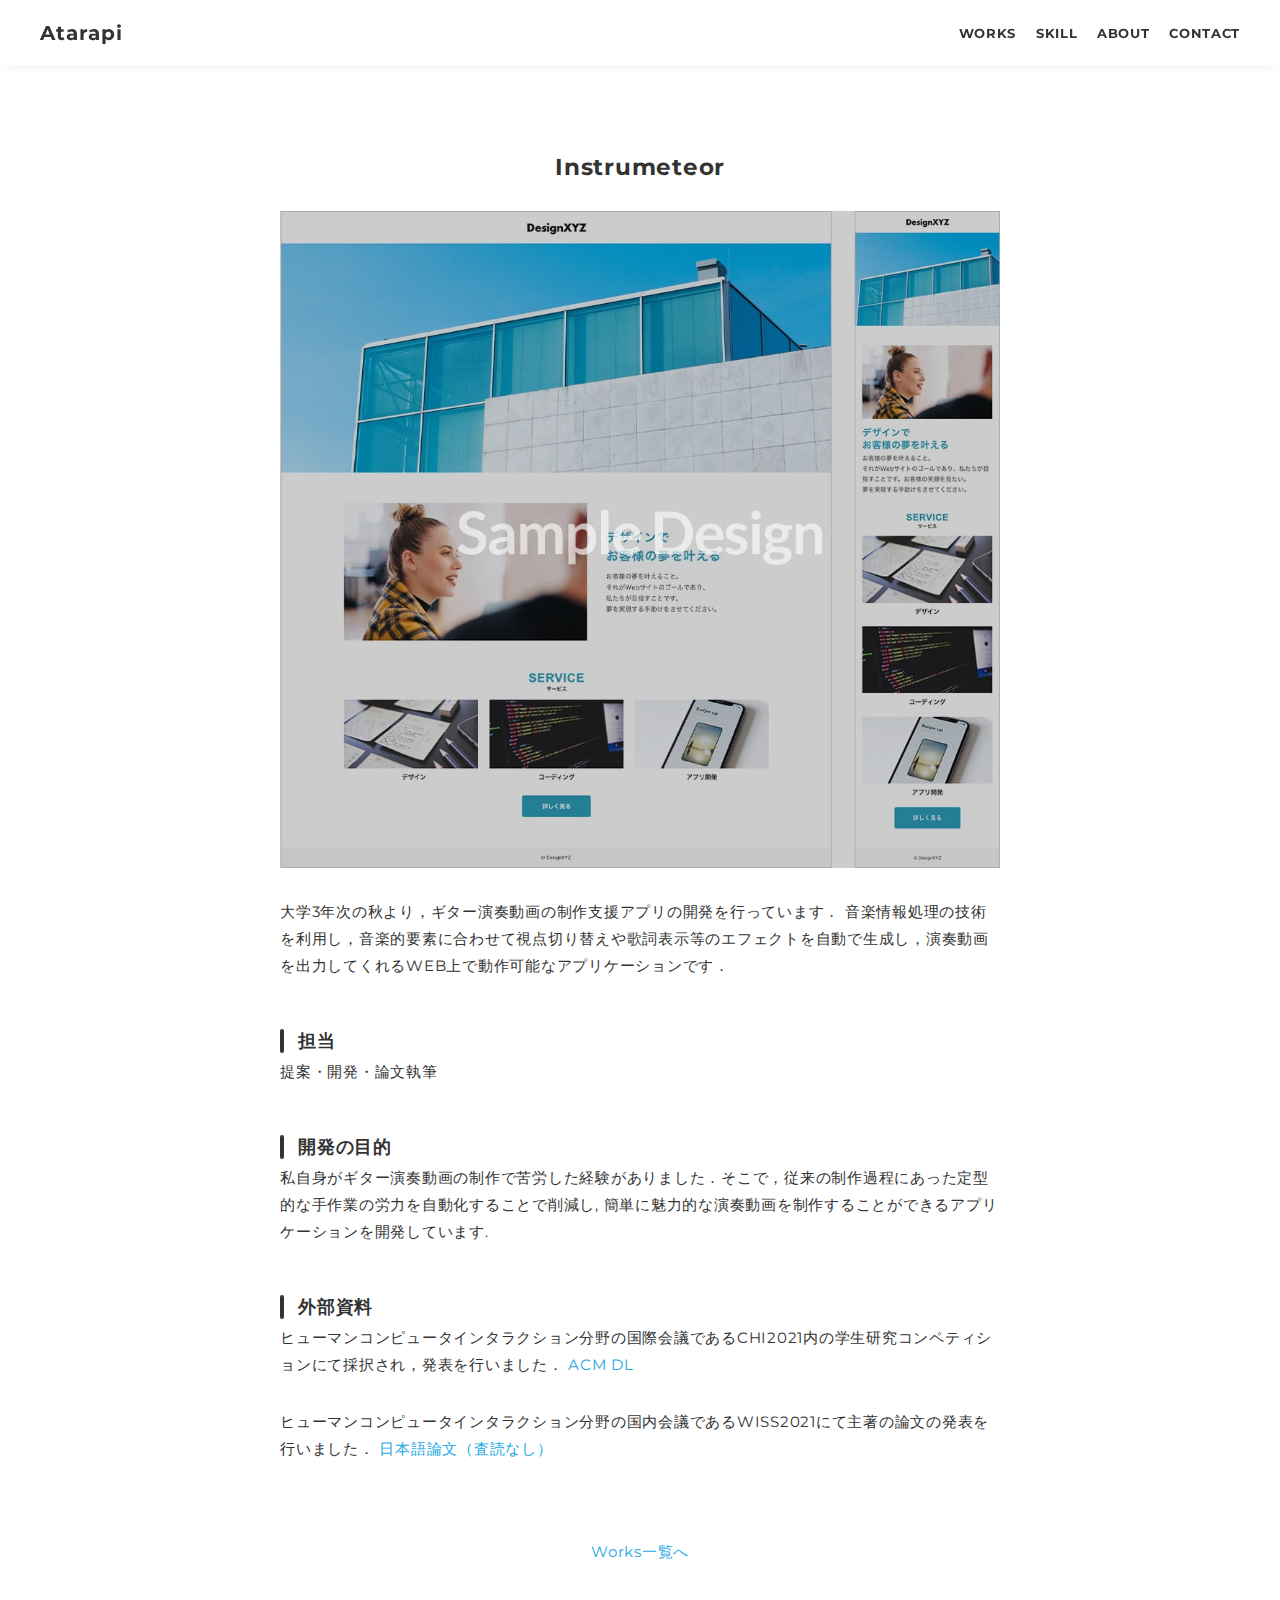
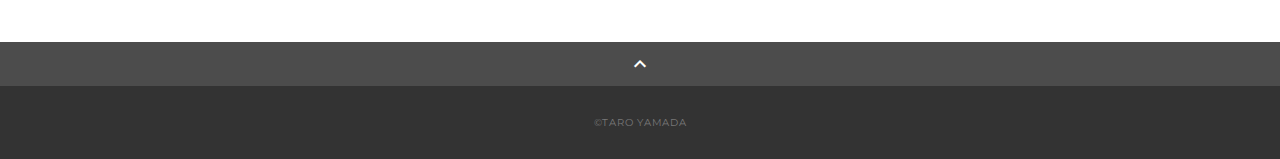
==== works-instrumeteor.html @ 38a72b8d "works追加02" ====
<!DOCTYPE html>
<html>
<head>
  <meta charset="utf-8">
  <meta name="viewport" content="width=device-width,initial-scale=1.0,user-scalable=no">
  <meta property='og:type' content='website'>
  <meta property='og:title' content='Yui Atarashi ポートフォリオ'>
  <meta property='og:url' content='URLが入る'>
  <meta property='og:description' content='Yui Atarashiのポートフォリオサイトです。'>
  <meta property="og:image" content="img/ogp.png">
  <meta name="description" content="Yui Atarashiのポートフォリオサイトです" />
  <title>Yui Atarashi ポートフォリオ</title>
  <link rel="preconnect" href="https://fonts.gstatic.com">
  <link href="https://fonts.googleapis.com/css2?family=Montserrat:wght@400;700&display=swap" rel="stylesheet">
  <link href="https://fonts.googleapis.com/css?family=Material+Icons+Outlined" rel="stylesheet">
  <link href="css/ress.css" media="all" rel="stylesheet" type="text/css" />
  <link href="css/style.css" media="all" rel="stylesheet" type="text/css" />
  <link rel="shortcut icon" href="img/favicon.ico" />
  <link rel=”canonical” href=”URLが入る” />
</head>

<body>
  <div class="wrapper">

    <!-- header -->
    <header class="header ">
      <div class="container">
        <h1 class="header-logo">
          <a href=".">Atarapi</a>
        </h1>
        <nav class="gnav">
          <ul class="gnav-list">
            <li class="gnav-item"><a href=".#works">WORKS</a></li>
            <li class="gnav-item"><a href="./#skill">SKILL</a></li>
            <li class="gnav-item"><a href="./#about">ABOUT</a></li>
            <li class="gnav-item"><a href="./#contact">CONTACT</a></li>
          </ul>
        </nav>
      </div>
    </header>
    <!-- /header -->

    <main class="content">

      <article class="article">
        <div class="article-container">
          <h2 class="article-title">Instrumeteor</h2>
          <div class="article-body">
            <p>
              <img src="img/works-sample.jpg" alt="">
            </p>
            <p>
              大学3年次の秋より，ギター演奏動画の制作支援アプリの開発を行っています．
              音楽情報処理の技術を利用し，音楽的要素に合わせて視点切り替えや歌詞表示等のエフェクトを自動で生成し，演奏動画を出力してくれるWEB上で動作可能なアプリケーションです．
            </p>
            <h3>担当</h3>
            <p>提案・開発・論文執筆</p>
            <h3>開発の目的</h3>
            <p>私自身がギター演奏動画の制作で苦労した経験がありました．そこで，従来の制作過程にあった定型的な手作業の労力を自動化することで削減し, 簡単に魅力的な演奏動画を制作することができるアプリケーションを開発しています.</p>
            <h3>外部資料</h3>
            <p>
              ヒューマンコンピュータインタラクション分野の国際会議であるCHI2021内の学生研究コンペティションにて採択され，発表を行いました．
              <a href="https://dl.acm.org/doi/10.1145/3411763.3451521" target="_blank" rel="noopener">ACM DL</a>
            </p>
            <p>
              ヒューマンコンピュータインタラクション分野の国内会議であるWISS2021にて主著の論文の発表を行いました．
              <a href="https://www.wiss.org/WISS2020Proceedings/data/N-25.pdf" target="_blank" rel="noopener">日本語論文（査読なし）</a>
            </p>
          </div>
          <div class="home-link">
            <a href="./#works">Works一覧へ</a>
          </div>
        </div>
      </article>

      <div class="page-top" id="js-page-top">
        <span class="material-icons-outlined">expand_less</span>
      </div>
    </main>

    <!-- footer -->
    <footer class="footer">
      <div class="copyright">&copy;TARO YAMADA</div>
    </footer>
    <!-- /footer -->

  </div>
  <script src="https://ajax.googleapis.com/ajax/libs/jquery/3.5.1/jquery.min.js"></script>
  <script type='text/javascript' src="js/script.js"></script>
</body>
</html>
---- css/ress.css ----
/*!
 * ress.css • v3.0.1
 * MIT License
 * github.com/filipelinhares/ress
 */

/* # =================================================================
   # Global selectors
   # ================================================================= */

html {
  box-sizing: border-box;
  word-break: normal;
  -moz-tab-size: 4;
  tab-size: 4;

  -webkit-text-size-adjust: 100%; /* Prevent adjustments of font size after orientation changes in iOS */
}

*,
::before,
::after {
  box-sizing: inherit;
  background-repeat: no-repeat; /* Set `background-repeat: no-repeat` to all elements and pseudo elements */
}

::before,
::after {
  vertical-align: inherit;
  text-decoration: inherit; /* Inherit text-decoration and vertical align to ::before and ::after pseudo elements */
}

* {
  margin: 0;
  padding: 0; /* Reset `padding` and `margin` of all elements */
}

/* # =================================================================
   # General elements
   # ================================================================= */

hr {
  overflow: visible; /* Show the overflow in Edge and IE */
  height: 0; /* Add the correct box sizing in Firefox */
}

details,
main {
  display: block; /* Render the `main` element consistently in IE. */
}

summary {
  display: list-item; /* Add the correct display in all browsers */
}

small {
  font-size: 80%; /* Set font-size to 80% in `small` elements */
}

[hidden] {
  display: none; /* Add the correct display in IE */
}

abbr[title] {
  /* Add the correct text decoration in Chrome, Edge, IE, Opera, and Safari */
  text-decoration: underline;
  text-decoration: underline dotted;
  border-bottom: none; /* Remove the bottom border in Chrome 57 */
}

a {
  background-color: transparent; /* Remove the gray background on active links in IE 10 */
}

a:active,
a:hover {
  outline-width: 0; /* Remove the outline when hovering in all browsers */
}

code,
kbd,
pre,
samp {
  font-family: monospace, monospace; /* Specify the font family of code elements */
}

pre {
  font-size: 1em; /* Correct the odd `em` font sizing in all browsers */
}

b,
strong {
  font-weight: bolder; /* Add the correct font weight in Chrome, Edge, and Safari */
}

/* https://gist.github.com/unruthless/413930 */
sub,
sup {
  position: relative;
  font-size: 75%;
  line-height: 0;
  vertical-align: baseline;
}

sub {
  bottom: -.25em;
}

sup {
  top: -.5em;
}

/* # =================================================================
   # Forms
   # ================================================================= */

input {
  border-radius: 0;
}

/* Replace pointer cursor in disabled elements */
[disabled] {
  cursor: default;
}

[type="number"]::-webkit-container-spin-button,
[type="number"]::-webkit-outer-spin-button {
  height: auto; /* Correct the cursor style of increment and decrement buttons in Chrome */
}

[type="search"] {
  outline-offset: -2px; /* Correct the outline style in Safari */

  -webkit-appearance: textfield; /* Correct the odd appearance in Chrome and Safari */
}

[type="search"]::-webkit-search-decoration {
  -webkit-appearance: none; /* Remove the container padding in Chrome and Safari on macOS */
}

textarea {
  overflow: auto; /* Internet Explorer 11+ */
  resize: vertical; /* Specify textarea resizability */
}

button,
input,
optgroup,
select,
textarea {
  font: inherit; /* Specify font inheritance of form elements */
}

optgroup {
  font-weight: bold; /* Restore the font weight unset by the previous rule */
}

button {
  overflow: visible; /* Address `overflow` set to `hidden` in IE 8/9/10/11 */
}

button,
select {
  text-transform: none; /* Firefox 40+, Internet Explorer 11- */
}

/* Apply cursor pointer to button elements */
button,
[type="button"],
[type="reset"],
[type="submit"],
[role="button"] {
  cursor: pointer;
  color: inherit;
}

/* Remove container padding and border in Firefox 4+ */
button::-moz-focus-container,
[type="button"]::-moz-focus-container,
[type="reset"]::-moz-focus-container,
[type="submit"]::-moz-focus-container {
  padding: 0;
  border-style: none;
}

/* Replace focus style removed in the border reset above */
button:-moz-focusring,
[type="button"]::-moz-focus-container,
[type="reset"]::-moz-focus-container,
[type="submit"]::-moz-focus-container {
  outline: 1px dotted ButtonText;
}

button,
html [type="button"],
/* Prevent a WebKit bug where (2) destroys native `audio` and `video`controls in Android 4 */
[type="reset"],
[type="submit"] {
  -webkit-appearance: button; /* Correct the inability to style clickable types in iOS */
}

/* Remove the default button styling in all browsers */
button,
input,
select,
textarea {
  border-style: none;
  background-color: transparent;
}

/* Style select like a standard input */
select {
  -webkit-appearance: none; /* Chrome 41+ */
  -moz-appearance: none; /* Firefox 36+ */
}

select::-ms-expand {
  display: none; /* Internet Explorer 11+ */
}

select::-ms-value {
  color: currentColor; /* Internet Explorer 11+ */
}

legend {
  display: table; /* Correct the text wrapping in Edge and IE */
  max-width: 100%; /* Correct the text wrapping in Edge and IE */
  max-width: 100%; /* Correct the text wrapping in Edge 18- and IE */
  white-space: normal; /* Correct the text wrapping in Edge and IE */
  color: inherit; /* Correct the color inheritance from `fieldset` elements in IE */
  border: 0; /* Correct `color` not being inherited in IE 8/9/10/11 */
}

::-webkit-file-upload-button {
  font: inherit; /* Change font properties to `inherit` in Chrome and Safari */
  color: inherit;
  /* Correct the inability to style clickable types in iOS and Safari */

  -webkit-appearance: button;
}

/* # =================================================================
   # Specify media element style
   # ================================================================= */

img {
  border-style: none; /* Remove border when inside `a` element in IE 8/9/10 */
}

/* Add the correct vertical alignment in Chrome, Firefox, and Opera */
progress {
  vertical-align: baseline;
}

/* # =================================================================
   # Accessibility
   # ================================================================= */

/* Hide content from screens but not screenreaders */
@media screen {
  [hidden~="screen"] {
    display: inherit;
  }
  [hidden~="screen"]:not(:active):not(:focus):not(:target) {
    position: absolute !important;
    clip: rect(0 0 0 0) !important;
  }
}

/* Specify the progress cursor of updating elements */
[aria-busy="true"] {
  cursor: progress;
}

/* Specify the pointer cursor of trigger elements */
[aria-controls] {
  cursor: pointer;
}

/* Specify the unstyled cursor of disabled, not-editable, or otherwise inoperable elements */
[aria-disabled] {
  cursor: default;
}
---- css/style.css ----
body {
  font-family: "Montserrat","Helvetica Neue",Arial,"Hiragino Kaku Gothic ProN","Hiragino Sans",Meiryo,sans-serif;
  font-size: 15px;
  letter-spacing: .05em;
  color: #333;
}

a {
  transition: opacity .3s;
  text-decoration: none;
  color: #1ca9e3;
}

img {
  max-width: 100%;
  height: auto;
  vertical-align: bottom;
  border-style: none;
}



.pc-only {
  display: block;
}

.sp-only {
  display: none;
}

/*--------------------------------
 レイアウト
---------------------------------*/
.wrapper {
  padding-top: 73px;
}

.section {
  padding: 90px 0;
}

.section:nth-of-type(odd) {
  background-color: #f7f7f7;
}

.container {
  max-width: 1340px;
  margin: 0 auto;
  padding: 0 40px;
}

/*--------------------------------
 見出し
---------------------------------*/
.title {
  font-size: 34px;
  font-weight: bold;
  line-height: 1;
  margin-bottom: 40px;
  text-align: center;
  letter-spacing: .05em;
  color: #333;
}

.lead {
  font-size: 16px;
  line-height: 1.8;
  margin-bottom: 30px;
}

/*--------------------------------
ヘッダー
---------------------------------*/
.header {
  position: fixed;
  top: 0;
  z-index: 1;
  width: 100%;
  background-color: #fff;
  box-shadow: 0 5px 10px -6px rgba(0,0,0,.1);
}

.header .container {
  display: flex;
  align-items: center;
  justify-content: space-between;
  padding: 20px 40px;
}

.header-logo {
  font-size: 20px;
  font-weight: bold;
  line-height: 1.2;
  margin-right: 20px;
  letter-spacing: .05em;
}

.header-logo a {
  color: #333;
}

.gnav-list {
  display: flex;
  justify-content: space-between;
  list-style: none;
}

.gnav-item:not(:last-child) {
  margin-right: 20px;
}

.gnav-item a {
  position: relative;
  font-size: 13px;
  font-weight: bold;
  display: inline-block;
  padding: 5px 0;
  transition: .3s;
  letter-spacing: .05em;
  color: #333;
}
.gnav-item a:after {
  position: absolute;
  bottom: 0;
  left: 50%;
  width: 0;
  height: 3px;
  content: "";
  transition: .3s;
  -webkit-transform: translateX(-50%);
  transform: translateX(-50%);
  background-color: #333;
}

.gnav-item a:hover:after {
  width: 100%;
}

/*--------------------------------
 メインビジュアル
---------------------------------*/
.mv {
  display: flex;
  align-items: center;
  justify-content: center;
  height: 85vh;
  text-align: center;
  background-image:url("../img/icont_t.png");
  background-size: 50%;
  background-repeat: no-repeat;
  background-position:100% 100%;
  /* background-size: cover; */
}

.mv-container {
  padding: 0 40px;
  /* background-color: blue; */
  margin-right: 40%;
}

.mv-title {
  font-size: 60px;
  font-weight: bold;
  line-height: 1.2;
  margin-bottom: 5px;
  letter-spacing: .1em;
  margin-left: 0%;
}
.mv-subtitle {
  font-size: 20px;
  font-weight: bold;
  line-height: 1;
  margin-bottom: 40px;
  letter-spacing: .08em;
}

.mv-text {
  font-size: 16px;
  line-height: 1.8;
}

/*--------------------------------
 Works
---------------------------------*/
.works-list {
  display: flex;
  flex-wrap: wrap;
  margin-bottom: -40px;
}

.works-item {
  width: 31.74603%;
  margin-right: 1.58730%;
  margin-bottom: 40px;
  color: #333;
}

.works-item:hover {
  opacity: .9;
}

.works-item:nth-of-type(3n) {
  margin-right: 0;
}

.works-img img {
  border: 1px solid #e6e6e6;
}

.works-name {
  font-size: 12px;
  font-weight: bold;
  margin-top: 8px;
}

.works-info {
  font-size: 10px;
  margin-top: 5px;
}

/*--------------------------------
 Skill
---------------------------------*/
.skill-list {
  display: flex;
  flex-wrap: wrap;
  justify-content: space-between;
  margin-bottom: -50px;
}

.skill-item {
  display: flex;
  align-items: flex-start;
  justify-content: space-between;
  width: 48%;
  margin-bottom: 50px;
}

.skill-img {
  width: 60px;
  height: auto;
  margin-right: 20px;
}

.skill-body {
  flex: 1;
}

.skill-name {
  margin-bottom: 10px;
}

.skill-text {
  font-size: 14px;
  line-height: 1.8;
}

/*--------------------------------
 About
---------------------------------*/
.profile {
  display: flex;
  flex-wrap: wrap;
  max-width: 800px;
  margin: 0 auto;
}
.profile-img {
  width: 20%;
  margin-right: 30px;
  border-radius: 50%;
}
.profile-img img {
  border-radius: 50%;
}
.profile-body {
  flex: 1;
}

.profile-body p {
  font-size: 15px;
  line-height: 1.8;
}

.profile-body p:not(:last-child) {
  margin-bottom: 30px;
}

/*--------------------------------
 Contact
---------------------------------*/
.contact {
  text-align: center;
}

.contact-item:not(:last-child) {
  margin-right: 10px;
}

.contact-text {
  margin-top: 10px;
}
/*--------------------------------
 ページトップ
---------------------------------*/
.page-top {
  font-weight: bold;
  padding: 10px;
  cursor: pointer;
  text-align: center;
  background-color: #4c4c4c;
}

.page-top .material-icons-outlined {
  vertical-align: bottom;
  color: #fff;
}

/*--------------------------------
 フッター
---------------------------------*/
.footer {
  padding: 30px;
  background-color: #333;
}

.copyright {
  font-size: 10px;
  text-align: center;
  color: #797979;
}

/*--------------------------------
 下層：Worksページ
---------------------------------*/
.article {
  padding: 80px 0;
}

.article-container {
  max-width: 1040px;
  margin: 0 auto;
  padding: 0 20px;
}

.article-title {
  margin-bottom: 30px;
  text-align: center;
}

.article-body {
  max-width: 720px;
  margin: 0 auto;
  margin-bottom: 80px;
}

.article-body h3 {
  position: relative;
  font-size: 18px;
  margin-bottom: 5px;
  padding-left: 1em;
}

.article-body h3:not(:first-child) {
  margin-top: 50px;
}

.article-body h3::before {
  position: absolute;
  top: 0;
  left: 0;
  width: 4px;
  height: 100%;
  content: "";
  border-radius: 3px;
  background-color: #333;
}

.article-body p {
  font-size: 15px;
  line-height: 1.8;
  margin-bottom: 30px;
}

.home-link {
  text-align: center;
}

/*media Queries 767
----------------------------------------------------*/
@media screen and (max-width: 767px) {
  body {
    font-size: 14px;
  }

  .pc-only {
    display: none;
  }

  .sp-only {
    display: block;
  }

  /* 見出し */
  .title {
    font-size: 26px;
    margin-bottom: 20px;
  }

  .lead {
    font-size: 14px;
    line-height: 1.7;
    margin-bottom: 20px;
  }

  /* レイアウト */
  .wrapper {
    padding-top: 57px;
  }

  .section {
    padding: 60px 0;
  }

  .container {
    padding: 0 20px;
  }

  /* ヘッダー */
  .header .container {
    padding: 15px;
  }

  .header-logo {
    font-size: 15px;
    margin-right: 15px;
  }

  .gnav-item:not(:last-child) {
    margin-right: 10px;
  }

  .gnav-item a {
    font-size: 10px;
  }

  .gnav-item a:after {
    display: none;
  }

  /*  メインビジュアル */
  .mv {
    height: 75vh;
  }

  .mv-container {
    padding: 0 20px;
  }

  .mv-title {
    font-size: 30px;
  }
  .mv-subtitle {
    font-size: 16px;
    margin-bottom: 20px;
  }

  .mv-text {
    font-size: 14px;
    line-height: 1.7;
  }

  /* Works */
  .works-name {
    font-size: 12px;
  }

  .works-info {
    margin-top: 3px;
  }

  .works-list {
    justify-content: space-between;
  }

  .works-item {
    flex: 0 0 48%;
    margin-right: 0;
    margin-bottom: 30px;
  }

  /* Skill */
  .skill-list {
    display: block;
    margin-bottom: 0;
  }

  .skill-item {
    width: 100%;
    margin-bottom: 35px;
  }

  .skill-item:last-child {
    margin-bottom: 0;
  }

  .skill-name {
    margin-bottom: 5px;
  }

  .skill-text {
    font-size: 13px;
    line-height: 1.7;
  }

  /* About */
  .profile {
    display: block;
  }
  .profile-img {
    width: 150px;
    margin: 0 auto;
    margin-bottom: 25px;
  }

  .profile-body p {
    font-size: 14px;
    line-height: 1.7;
  }

  .profile-body p:not(:last-child) {
    margin-bottom: 20px;
  }

  /* フッター */
  .footer {
    padding: 20px;
  }

  /* 下層ページ */
  .article {
    padding: 50px 0;
  }

  .article-body h3 {
    font-size: 16px;
    padding-left: .8em;
  }

  .article-body h3:not(:first-child) {
    margin-top: 30px;
  }

  .article-body p {
    font-size: 14px;
    line-height: 1.7;
    margin-bottom: 20px;
  }
}

 /* 下線 */
.under {
  background: linear-gradient(transparent 50%, yellow 50%);
}

ol.publication-list{
  counter-reset:list;
  list-style-type:none;
  font: 14px/1.6 'Arial', sans-serif;
  padding: 1.5em;
}
ol.publication-list li{
  position:relative;
  padding: 7px 5px 7px 40px;
  margin: 7px 0 10px 30px;
  font-weight: bold;
  font-size:16px;
  border-bottom:dashed 1px #F6A38B;
  padding-top:20px;
  padding-bottom:15px;
}
ol.publication-list li:before{
  counter-increment: list;
  content: counter(list);
  position: absolute;
  left: 0px;
  width: 25px;
  height: 25px;
  line-height: 25px;
  text-align: center;
  color: #fff;
  background: #F6A38B;
  border-radius: 50%;
  top: 50%;
  -moz-transform: translateY(-50%);
  -webkit-transform: translateY(-50%);
  -o-transform: translateY(-50%);
  -ms-transform: translateY(-50%);
  transform: translateY(-50%);
}
.sub h2{
  padding-top:1.0em;
  padding-bottom:0.2em;
}

.carrer-subtitle{
  font-size: 20px;
  padding-top:50px;
  padding-bottom:20px;
  /* padding-right: 60%; */
  /* background-color: red; */
}


.sub-list ul li, ol li {
  line-height: 1.5;
  padding: 0.5em 0;
}

.skill-sublist{
  font-size: 16px;
  line-height: 1.5;
  padding: 0.3em 3em;
}

  /*星評価 */
.star5_rating{
  position: relative;
  z-index: 0;
  display: inline-block;
  white-space: nowrap;
  color: #CCCCCC; /* グレーカラー 自由に設定化 */
  /*font-size: 30px; フォントサイズ 自由に設定化 */
}

.star5_rating:before, .star5_rating:after{
  content: '★★★★★';
}

.star5_rating:after{
  position: absolute;
  z-index: 1;
  top: 0;
  left: 0;
  overflow: hidden;
  white-space: nowrap;
  color: #ffcf32; /* イエローカラー 自由に設定化 */
}

.star5_rating[data-rate="5"]:after{ width: 100%; } /* 星5 */
.star5_rating[data-rate="4.5"]:after{ width: 90%; } /* 星4.5 */
.star5_rating[data-rate="4"]:after{ width: 80%; } /* 星4 */
.star5_rating[data-rate="3.5"]:after{ width: 70%; } /* 星3.5 */
.star5_rating[data-rate="3"]:after{ width: 60%; } /* 星3 */
.star5_rating[data-rate="2.5"]:after{ width: 50%; } /* 星2.5 */
.star5_rating[data-rate="2"]:after{ width: 40%; } /* 星2 */
.star5_rating[data-rate="1.5"]:after{ width: 30%; } /* 星1.5 */
.star5_rating[data-rate="1"]:after{ width: 20%; } /* 星1 */
.star5_rating[data-rate="0.5"]:after{ width: 10%; } /* 星0.5 */
.star5_rating[data-rate="0"]:after{ width: 0%; } /* 星0 */

@media screen and (max-width:480px) {
 
  .mv {
    display: flex;
    align-items: center;
    justify-content: center;
    height: 85vh;
    text-align: center;
    background-image:url("../img/icont_t.png");
    background-size: 80%;
    background-repeat: no-repeat;
    background-position:100% 100%;
    /* background-size: cover; */
  }

  
.mv-container {
  padding: 0 10px;
  /* background-color: blue; */
  margin-left: auto;
  margin-right: auto;
  margin-bottom: 75%;
}

.mv-title {
  font-size: 2.0em;
  font-weight: bold;
  line-height: 1.2;
  margin-bottom: 5px;
  letter-spacing: .1em;
  margin-left: 0%;
}
.mv-subtitle {
  font-size: 0.8em;
  font-weight: bold;
  line-height: 1;
  margin-bottom: 40px;
  letter-spacing: .08em;
}

.mv-text {
  font-size: 1em;
  line-height: 1.4;
}
  

.gnav{
  margin-right: 0%; 
}
.gnav-item a {
  font-size: 5px;
}
 
}
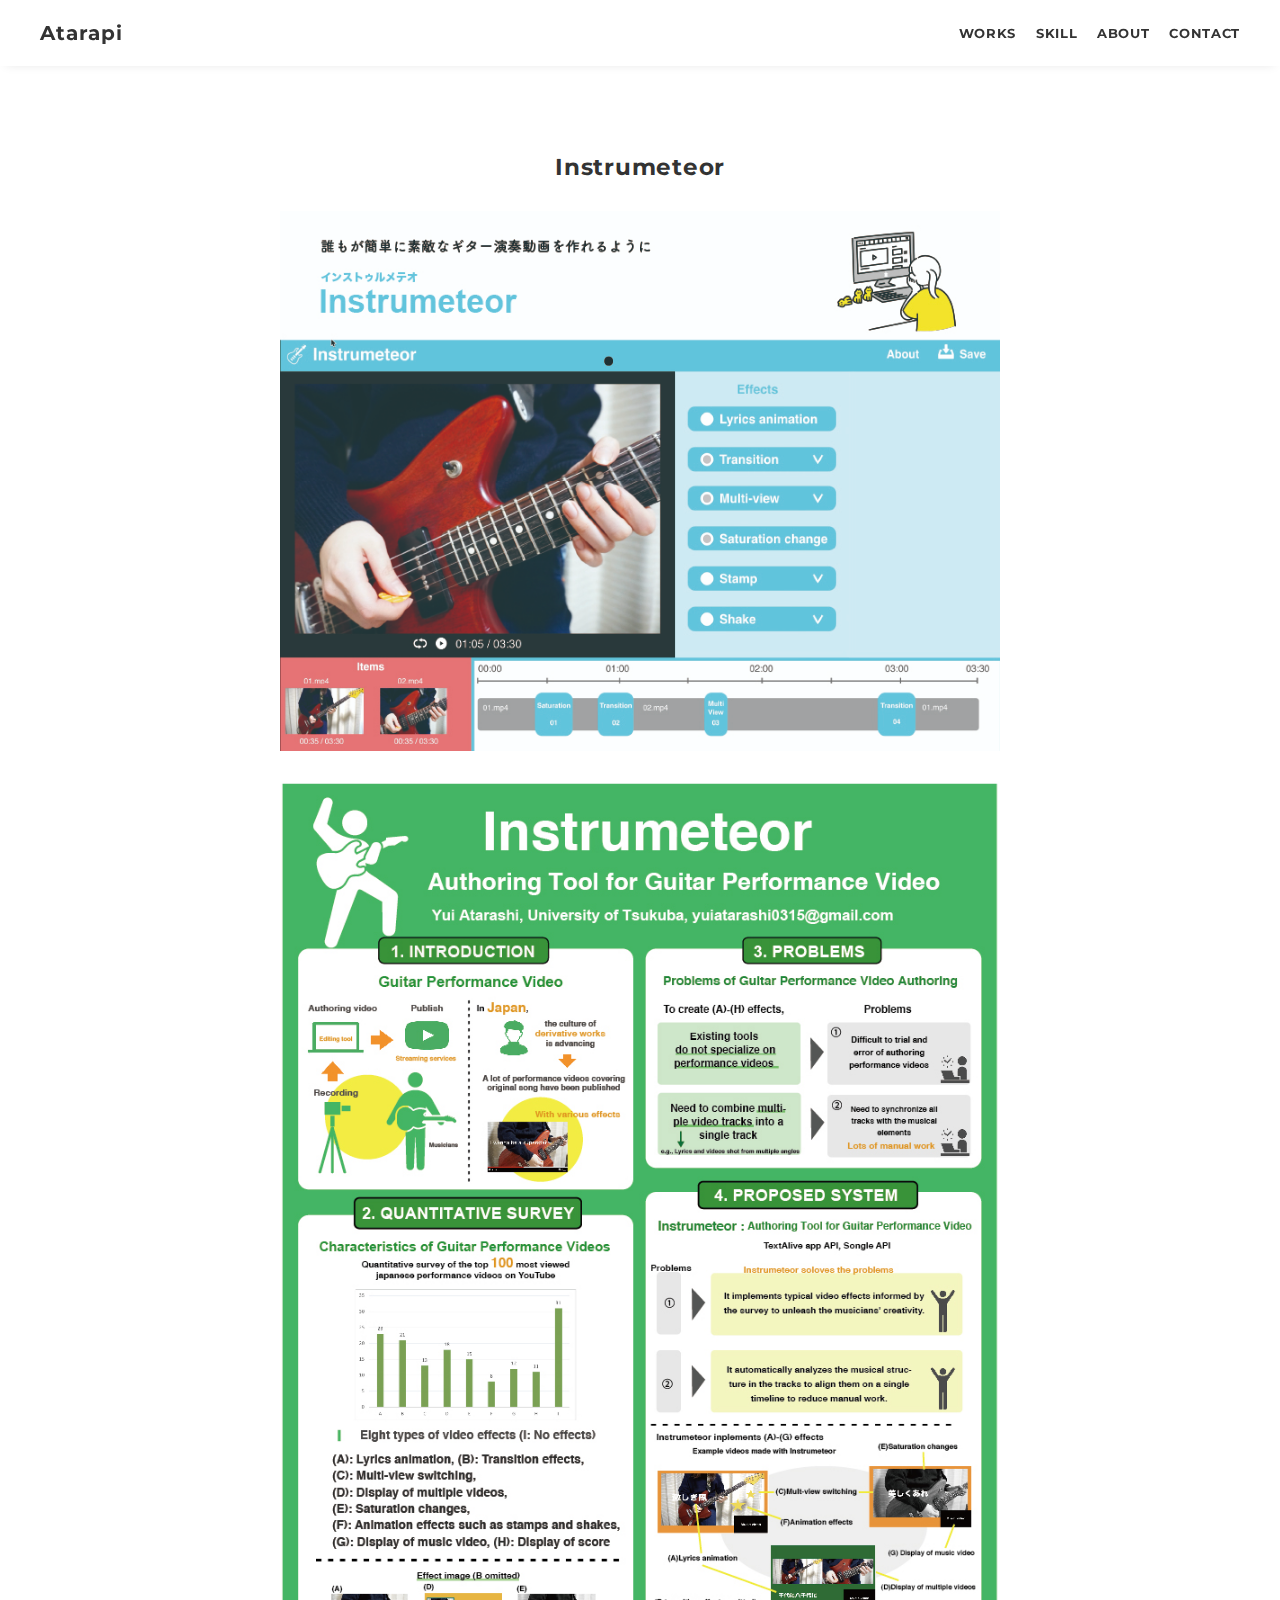
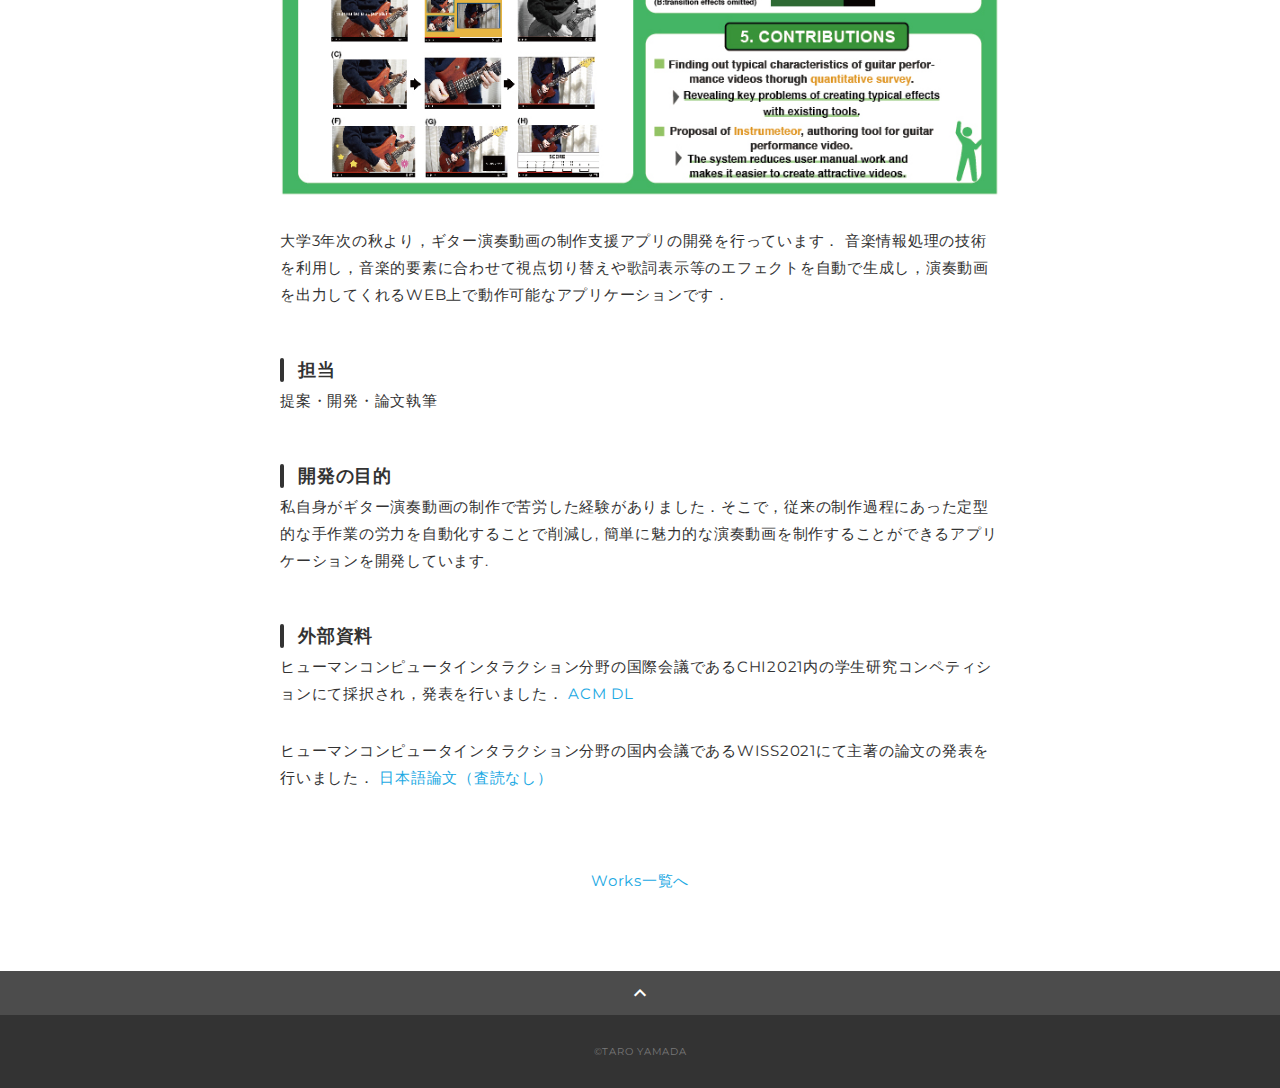
==== commit 277e3abe: "wroks追加" ====
--- a/works-instrumeteor.html
+++ b/works-instrumeteor.html
@@ -47,7 +47,10 @@
           <h2 class="article-title">Instrumeteor</h2>
           <div class="article-body">
             <p>
-              <img src="img/works-sample.jpg" alt="">
+              <img src="img/instrumeteor_top.jpg" alt="">
+            </p>
+            <p>
+              <img src="img/instrumeteor_contents.jpg" alt="">
             </p>
             <p>
               大学3年次の秋より，ギター演奏動画の制作支援アプリの開発を行っています．
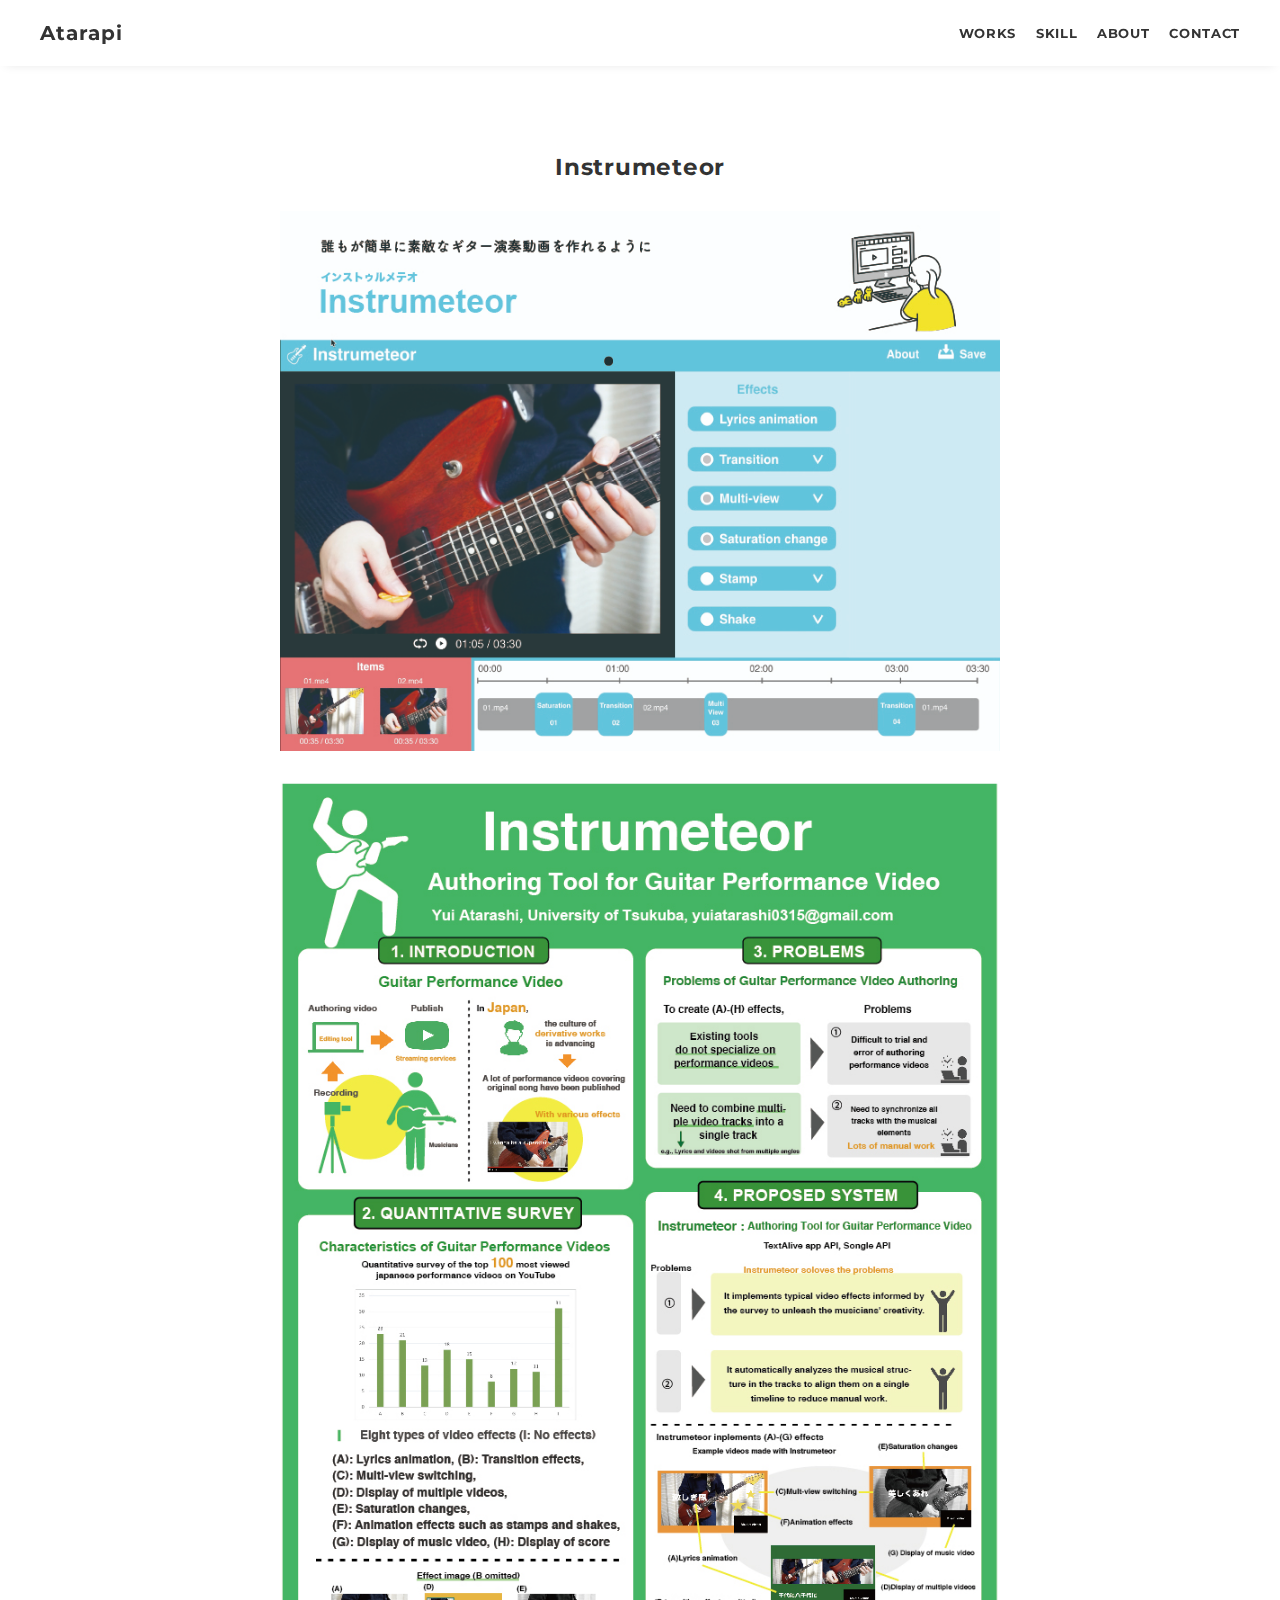
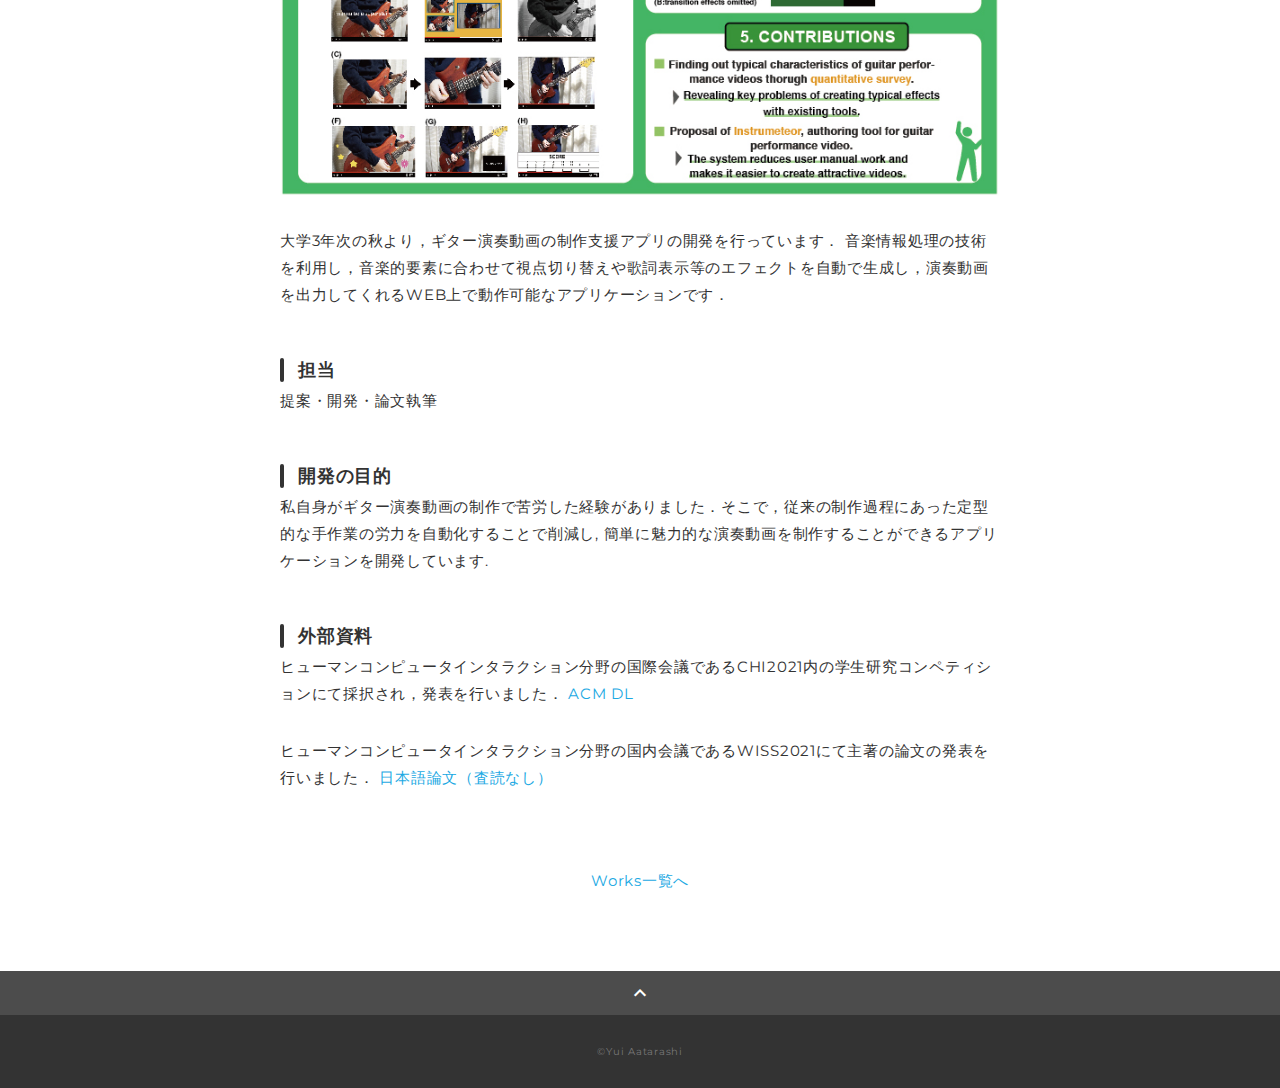
==== commit 80ce0b29: "フッター修正" ====
--- a/works-instrumeteor.html
+++ b/works-instrumeteor.html
@@ -83,7 +83,7 @@
 
     <!-- footer -->
     <footer class="footer">
-      <div class="copyright">&copy;TARO YAMADA</div>
+      <div class="copyright">&copy;Yui Aatarashi</div>
     </footer>
     <!-- /footer -->
 
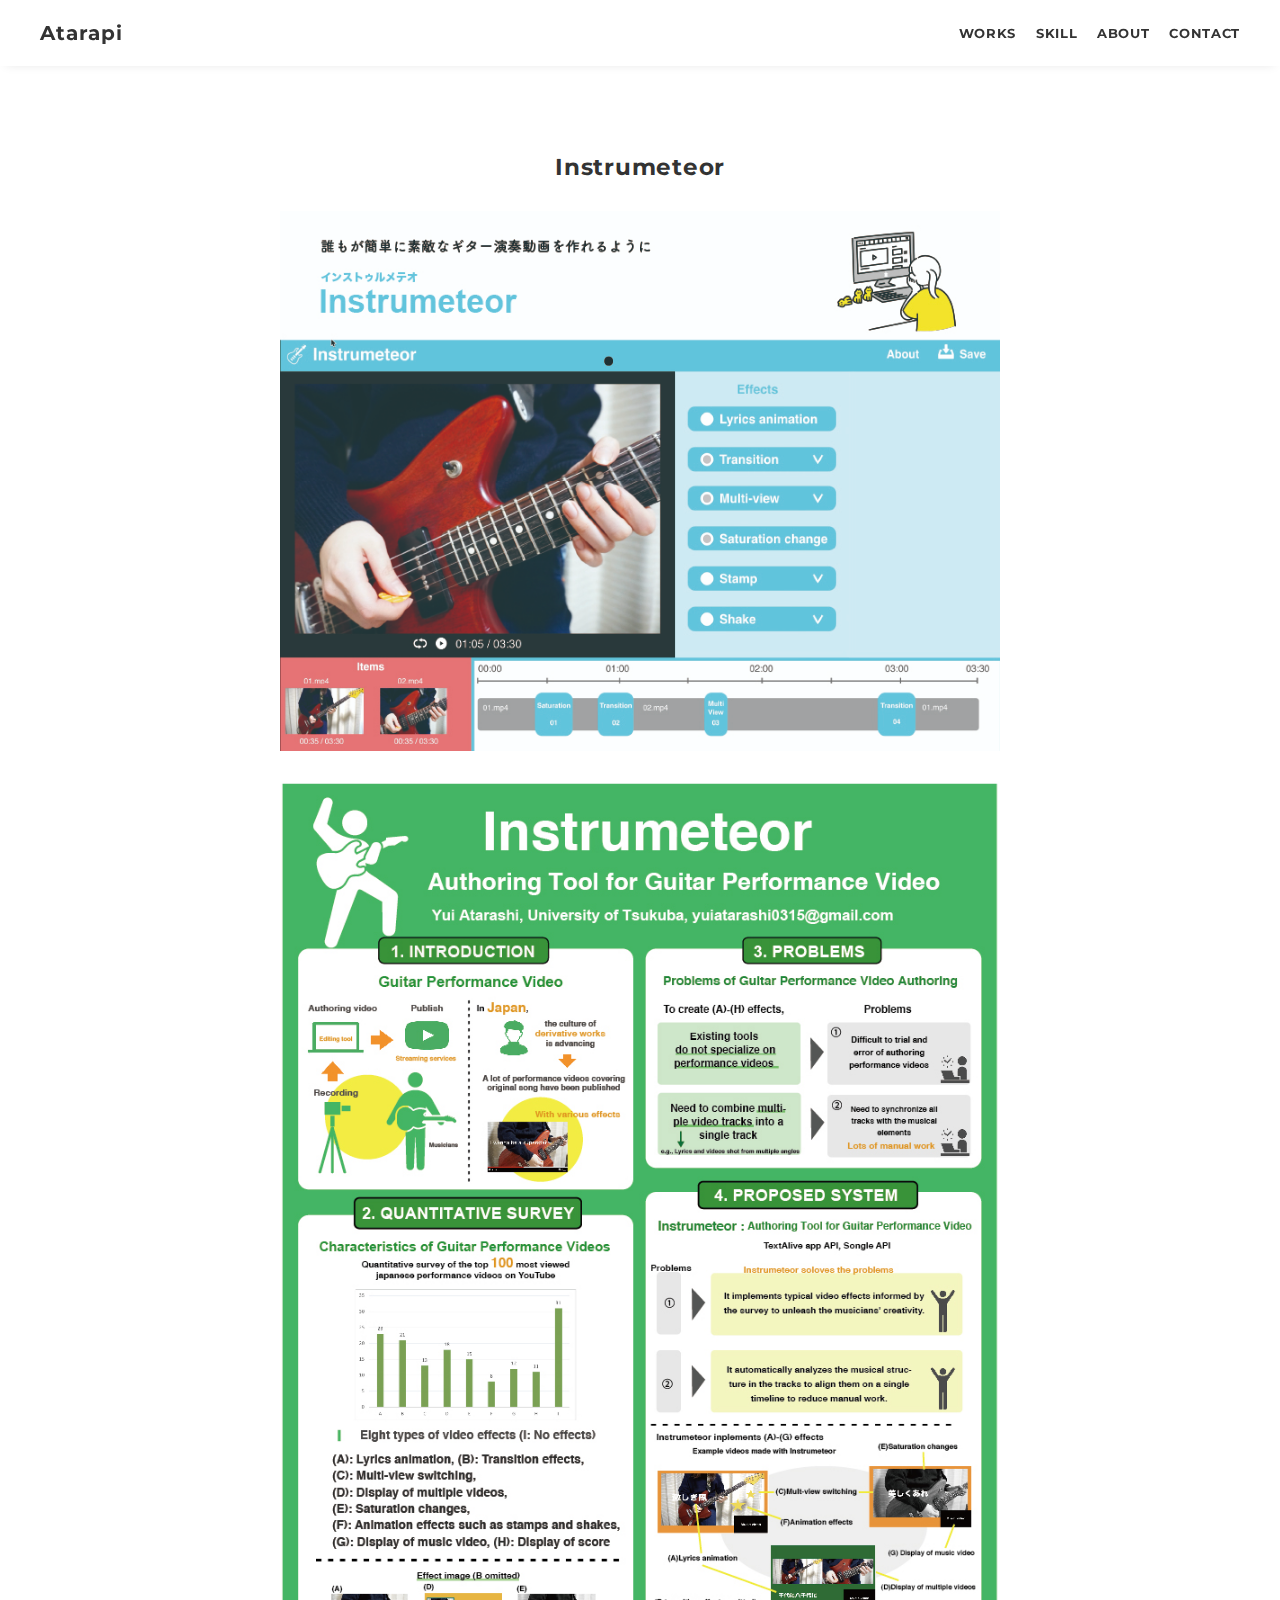
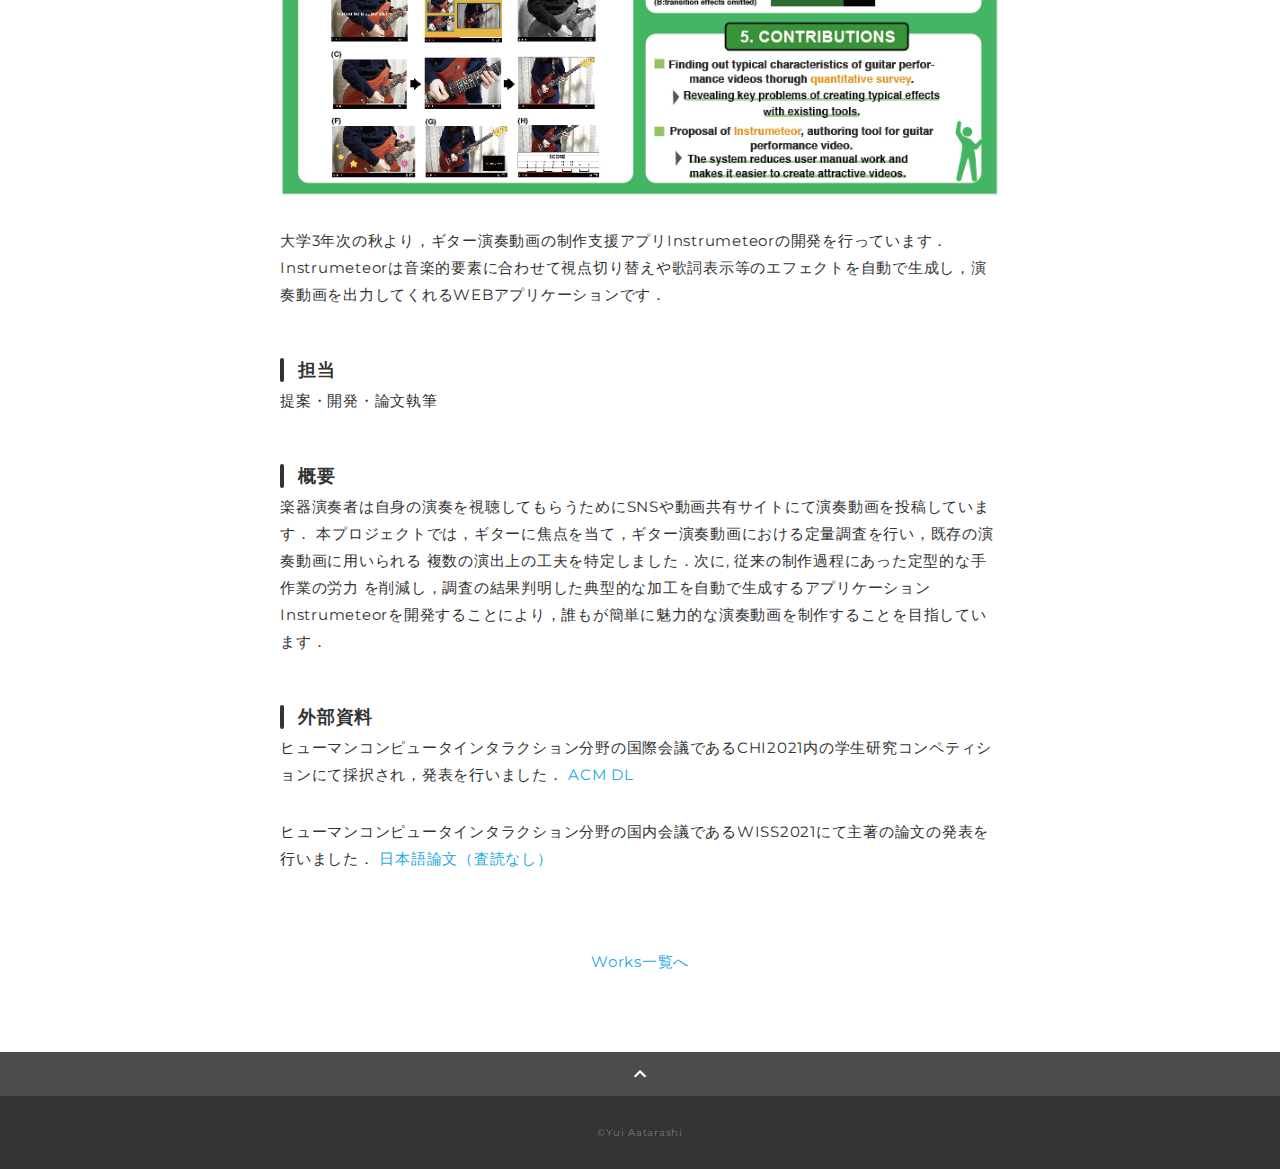
==== commit fc452dcb: "instrumeteor　文章修正" ====
--- a/works-instrumeteor.html
+++ b/works-instrumeteor.html
@@ -53,13 +53,16 @@
               <img src="img/instrumeteor_contents.jpg" alt="">
             </p>
             <p>
-              大学3年次の秋より，ギター演奏動画の制作支援アプリの開発を行っています．
-              音楽情報処理の技術を利用し，音楽的要素に合わせて視点切り替えや歌詞表示等のエフェクトを自動で生成し，演奏動画を出力してくれるWEB上で動作可能なアプリケーションです．
+              大学3年次の秋より，ギター演奏動画の制作支援アプリInstrumeteorの開発を行っています．
+              Instrumeteorは音楽的要素に合わせて視点切り替えや歌詞表示等のエフェクトを自動で生成し，演奏動画を出力してくれるWEBアプリケーションです．
             </p>
             <h3>担当</h3>
             <p>提案・開発・論文執筆</p>
-            <h3>開発の目的</h3>
-            <p>私自身がギター演奏動画の制作で苦労した経験がありました．そこで，従来の制作過程にあった定型的な手作業の労力を自動化することで削減し, 簡単に魅力的な演奏動画を制作することができるアプリケーションを開発しています.</p>
+            <h3>概要</h3>
+            <p>楽器演奏者は自身の演奏を視聴してもらうためにSNSや動画共有サイトにて演奏動画を投稿しています．
+              本プロジェクトでは，ギターに焦点を当て，ギター演奏動画における定量調査を行い，既存の演奏動画に用いられる
+              複数の演出上の工夫を特定しました．次に, 従来の制作過程にあった定型的な手作業の労力
+              を削減し，調査の結果判明した典型的な加工を自動で生成するアプリケーションInstrumeteorを開発することにより，誰もが簡単に魅力的な演奏動画を制作することを目指しています．</p>
             <h3>外部資料</h3>
             <p>
               ヒューマンコンピュータインタラクション分野の国際会議であるCHI2021内の学生研究コンペティションにて採択され，発表を行いました．
--- a/css/style.css
+++ b/css/style.css
@@ -667,7 +667,7 @@
     height: 85vh;
     text-align: center;
     background-image:url("../img/icont_t.png");
-    background-size: 80%;
+    background-size: 70%;
     background-repeat: no-repeat;
     background-position:100% 100%;
     /* background-size: cover; */
@@ -708,7 +708,7 @@
   margin-right: 0%; 
 }
 .gnav-item a {
-  font-size: 5px;
+  font-size: 10px;
 }
  
 }